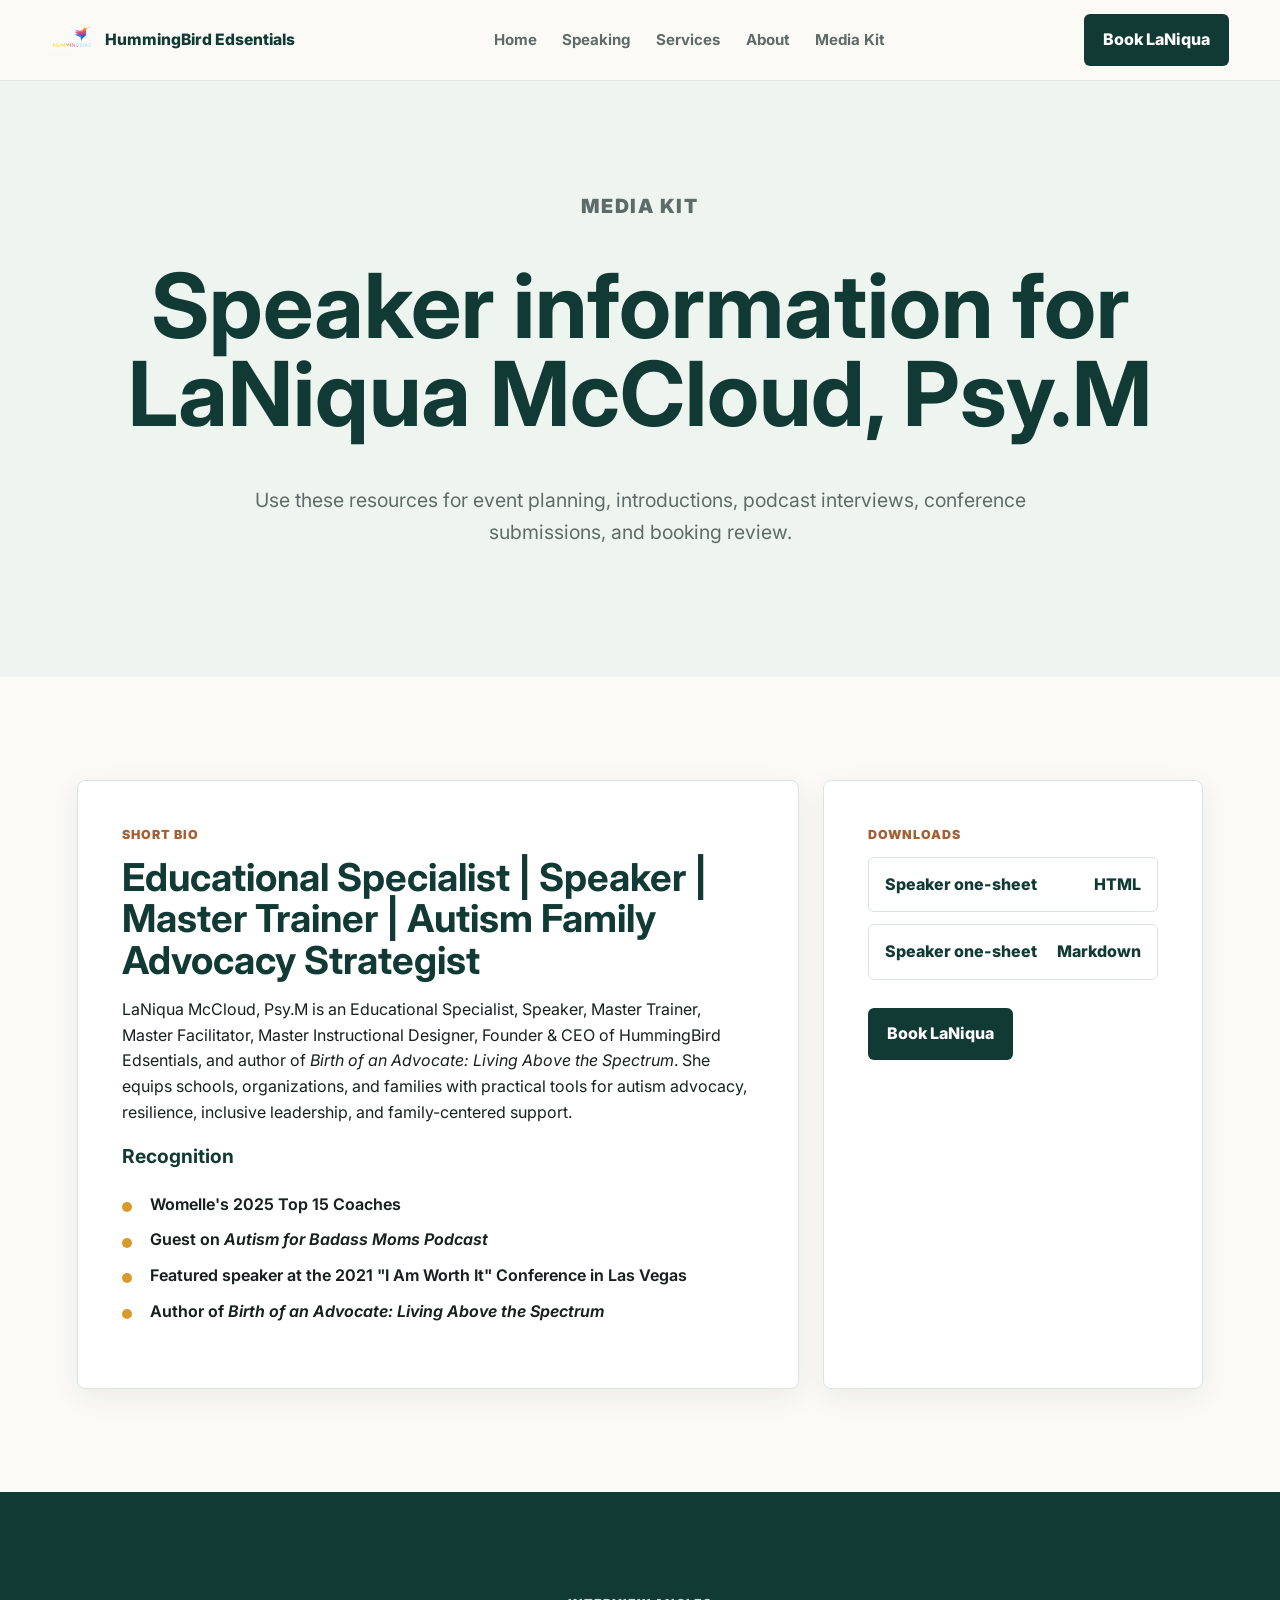
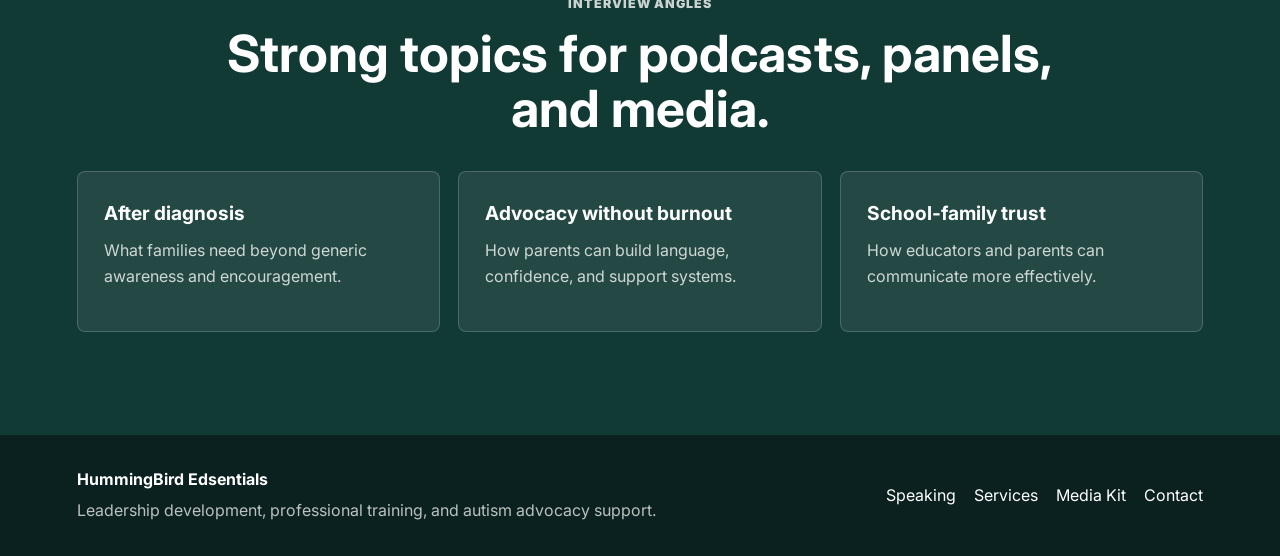
==== media-kit/index.html @ 5c4ead01 "Build booking-focused HummingBird Edsentials site" ====
<!DOCTYPE html>
<html lang="en">
<head>
  <meta charset="UTF-8" />
  <meta name="viewport" content="width=device-width, initial-scale=1.0" />
  <meta name="description" content="Media kit and speaker information for LaNiqua McCloud, Psy.M and HummingBird Edsentials." />
  <title>Media Kit | HummingBird Edsentials</title>
  <link rel="preconnect" href="https://fonts.googleapis.com" />
  <link rel="preconnect" href="https://fonts.gstatic.com" crossorigin />
  <link href="https://fonts.googleapis.com/css2?family=Inter:wght@400;500;600;700;800&display=swap" rel="stylesheet" />
  <link rel="stylesheet" href="../assets/css/style.css" />
</head>
<body>
  <header class="site-header">
    <a class="brand" href="../" aria-label="HummingBird Edsentials home">
      <img src="../assets/images/logos/logo_01.PNG" alt="HummingBird Edsentials logo" />
      <span>HummingBird Edsentials</span>
    </a>
    <nav class="site-nav" aria-label="Primary navigation">
      <a href="../">Home</a>
      <a href="../speaking/">Speaking</a>
      <a href="../services/">Services</a>
      <a href="../about.html">About</a>
      <a href="./">Media Kit</a>
    </nav>
    <a class="nav-cta" href="https://calendly.com/hummingbirdedsentials" target="_blank" rel="noopener">Book LaNiqua</a>
  </header>

  <main>
    <section class="page-hero compact">
      <p class="eyebrow">Media kit</p>
      <h1>Speaker information for LaNiqua McCloud, Psy.M</h1>
      <p>Use these resources for event planning, introductions, podcast interviews, conference submissions, and booking review.</p>
    </section>

    <section class="section media-kit-grid">
      <div class="one-sheet-card">
        <p class="eyebrow">Short bio</p>
        <h2>Educational Specialist | Speaker | Master Trainer | Autism Family Advocacy Strategist</h2>
        <p>LaNiqua McCloud, Psy.M is an Educational Specialist, Speaker, Master Trainer, Master Facilitator, Master Instructional Designer, Founder & CEO of HummingBird Edsentials, and author of <em>Birth of an Advocate: Living Above the Spectrum</em>. She equips schools, organizations, and families with practical tools for autism advocacy, resilience, inclusive leadership, and family-centered support.</p>
        <h3>Recognition</h3>
        <ul class="check-list">
          <li>Womelle's 2025 Top 15 Coaches</li>
          <li>Guest on <em>Autism for Badass Moms Podcast</em></li>
          <li>Featured speaker at the 2021 "I Am Worth It" Conference in Las Vegas</li>
          <li>Author of <em>Birth of an Advocate: Living Above the Spectrum</em></li>
        </ul>
      </div>
      <aside class="one-sheet-card">
        <p class="eyebrow">Downloads</p>
        <div class="download-list">
          <a href="../assets/downloads/laniqua-mccloud-speaker-one-sheet.html">Speaker one-sheet <span>HTML</span></a>
          <a href="../assets/downloads/laniqua-mccloud-speaker-one-sheet.md">Speaker one-sheet <span>Markdown</span></a>
        </div>
        <div class="hero-actions">
          <a class="btn btn-primary" href="https://calendly.com/hummingbirdedsentials" target="_blank" rel="noopener">Book LaNiqua</a>
        </div>
      </aside>
    </section>

    <section class="section dark-band">
      <div class="section-heading">
        <p class="eyebrow">Interview angles</p>
        <h2>Strong topics for podcasts, panels, and media.</h2>
      </div>
      <div class="topic-list">
        <article>
          <h3>After diagnosis</h3>
          <p>What families need beyond generic awareness and encouragement.</p>
        </article>
        <article>
          <h3>Advocacy without burnout</h3>
          <p>How parents can build language, confidence, and support systems.</p>
        </article>
        <article>
          <h3>School-family trust</h3>
          <p>How educators and parents can communicate more effectively.</p>
        </article>
      </div>
    </section>
  </main>

  <footer class="site-footer">
    <div>
      <strong>HummingBird Edsentials</strong>
      <p>Leadership development, professional training, and autism advocacy support.</p>
    </div>
    <div class="footer-links">
      <a href="../speaking/">Speaking</a>
      <a href="../services/">Services</a>
      <a href="./">Media Kit</a>
      <a href="https://calendly.com/hummingbirdedsentials" target="_blank" rel="noopener">Contact</a>
    </div>
  </footer>
</body>
</html>
---- assets/css/style.css ----
:root {
  --ink: #19201f;
  --muted: #5f6b68;
  --line: #dbe4df;
  --paper: #fbfaf6;
  --soft: #eef5f0;
  --white: #ffffff;
  --deep: #123a35;
  --deep-2: #0d2d29;
  --accent: #d89b2b;
  --accent-2: #a46135;
  --teal: #2d7a72;
  --shadow: 0 18px 50px rgba(22, 48, 44, 0.14);
}

* {
  box-sizing: border-box;
}

html {
  scroll-behavior: smooth;
}

body {
  margin: 0;
  background: var(--paper);
  color: var(--ink);
  font-family: "Inter", Arial, sans-serif;
  line-height: 1.6;
}

img {
  display: block;
  max-width: 100%;
}

a {
  color: inherit;
}

.site-header {
  position: sticky;
  top: 0;
  z-index: 20;
  display: flex;
  align-items: center;
  justify-content: space-between;
  gap: 24px;
  padding: 14px clamp(20px, 4vw, 56px);
  background: rgba(251, 250, 246, 0.94);
  border-bottom: 1px solid rgba(219, 228, 223, 0.9);
  backdrop-filter: blur(14px);
}

.brand {
  display: inline-flex;
  align-items: center;
  gap: 10px;
  color: var(--deep);
  font-size: 0.98rem;
  font-weight: 800;
  text-decoration: none;
  white-space: nowrap;
}

.brand img {
  width: 44px;
  height: 44px;
  object-fit: contain;
}

.site-nav {
  display: flex;
  align-items: center;
  justify-content: center;
  gap: clamp(12px, 2vw, 26px);
  color: var(--muted);
  font-size: 0.94rem;
  font-weight: 700;
}

.site-nav a,
.footer-links a,
.feature-card a,
.text-link {
  text-decoration: none;
}

.site-nav a:hover,
.footer-links a:hover,
.feature-card a:hover,
.text-link:hover {
  color: var(--teal);
}

.nav-cta,
.btn {
  display: inline-flex;
  align-items: center;
  justify-content: center;
  min-height: 44px;
  padding: 12px 18px;
  border-radius: 6px;
  border: 1px solid transparent;
  font-weight: 800;
  text-decoration: none;
  transition: transform 160ms ease, background 160ms ease, border-color 160ms ease;
}

.nav-cta,
.btn-primary {
  background: var(--deep);
  color: var(--white);
}

.nav-cta:hover,
.btn-primary:hover {
  background: var(--deep-2);
  transform: translateY(-1px);
}

.btn-secondary {
  background: var(--white);
  border-color: var(--line);
  color: var(--deep);
}

.btn-secondary:hover {
  border-color: var(--teal);
  transform: translateY(-1px);
}

.hero {
  display: grid;
  grid-template-columns: minmax(0, 1.05fr) minmax(320px, 0.95fr);
  gap: clamp(28px, 5vw, 72px);
  align-items: center;
  min-height: calc(100vh - 76px);
  padding: clamp(44px, 7vw, 96px) clamp(20px, 6vw, 96px) clamp(28px, 4vw, 56px);
  background:
    linear-gradient(120deg, rgba(238, 245, 240, 0.96), rgba(251, 250, 246, 0.78)),
    var(--soft);
}

.hero-copy {
  max-width: 760px;
}

.eyebrow {
  margin: 0 0 12px;
  color: var(--accent-2);
  font-size: 0.78rem;
  font-weight: 900;
  letter-spacing: 0.08em;
  text-transform: uppercase;
}

h1,
h2,
h3,
p {
  margin-top: 0;
}

h1 {
  margin-bottom: 20px;
  color: var(--deep);
  font-size: clamp(2.55rem, 7vw, 5.8rem);
  line-height: 0.98;
  letter-spacing: 0;
}

h2 {
  margin-bottom: 16px;
  color: var(--deep);
  font-size: clamp(1.85rem, 4vw, 3.4rem);
  line-height: 1.08;
  letter-spacing: 0;
}

h3 {
  margin-bottom: 10px;
  color: var(--deep);
  font-size: 1.2rem;
  letter-spacing: 0;
}

.lede,
.page-hero p,
.intro-grid p,
.content-panel p,
.resource-band p,
.final-cta p {
  color: var(--muted);
  font-size: clamp(1.02rem, 2vw, 1.22rem);
}

.hero-actions {
  display: flex;
  flex-wrap: wrap;
  gap: 12px;
  margin-top: 28px;
}

.hero-media {
  align-self: stretch;
  min-height: 520px;
  overflow: hidden;
  border-radius: 8px;
  box-shadow: var(--shadow);
}

.hero-media img {
  width: 100%;
  height: 100%;
  object-fit: cover;
  object-position: center 18%;
}

.cred-strip {
  display: flex;
  flex-wrap: wrap;
  justify-content: center;
  gap: 10px;
  padding: 18px 20px;
  background: var(--deep);
  color: var(--white);
}

.cred-strip span {
  padding: 7px 12px;
  border: 1px solid rgba(255, 255, 255, 0.25);
  border-radius: 999px;
  font-size: 0.88rem;
  font-weight: 700;
}

.section {
  padding: clamp(56px, 8vw, 104px) clamp(20px, 6vw, 96px);
}

.section-heading {
  max-width: 850px;
  margin: 0 auto 34px;
  text-align: center;
}

.intro-grid {
  display: grid;
  grid-template-columns: minmax(0, 0.9fr) minmax(0, 1.1fr);
  gap: clamp(28px, 5vw, 64px);
  align-items: start;
}

.card-grid {
  display: grid;
  gap: 18px;
}

.card-grid.three {
  grid-template-columns: repeat(3, minmax(0, 1fr));
}

.feature-card,
.price-card,
.service-row,
.one-sheet-card {
  background: var(--white);
  border: 1px solid var(--line);
  border-radius: 8px;
  box-shadow: 0 8px 28px rgba(22, 48, 44, 0.07);
}

.feature-card {
  padding: 26px;
}

.feature-card p,
.price-card p,
.service-row p,
.topic-list p,
.copy-stack p {
  color: var(--muted);
}

.feature-card a,
.text-link {
  color: var(--teal);
  font-weight: 800;
}

.split-section,
.page-hero.about-hero {
  display: grid;
  grid-template-columns: minmax(280px, 0.78fr) minmax(0, 1fr);
  gap: clamp(28px, 5vw, 72px);
  align-items: center;
}

.image-panel {
  overflow: hidden;
  border-radius: 8px;
  box-shadow: var(--shadow);
}

.image-panel img {
  width: 100%;
  max-height: 680px;
  object-fit: cover;
  object-position: center 16%;
}

.content-panel {
  max-width: 760px;
}

.check-list {
  display: grid;
  gap: 10px;
  margin: 20px 0;
  padding: 0;
  list-style: none;
}

.check-list li {
  position: relative;
  padding-left: 28px;
  color: var(--ink);
  font-weight: 650;
}

.check-list li::before {
  content: "";
  position: absolute;
  left: 0;
  top: 0.65em;
  width: 10px;
  height: 10px;
  border-radius: 50%;
  background: var(--accent);
}

.dark-band {
  background: var(--deep);
  color: var(--white);
}

.dark-band h2,
.dark-band h3,
.dark-band .eyebrow {
  color: var(--white);
}

.dark-band .eyebrow {
  opacity: 0.78;
}

.topic-list {
  display: grid;
  grid-template-columns: repeat(3, minmax(0, 1fr));
  gap: 18px;
}

.topic-list article,
.feature-card.dark {
  padding: 26px;
  border: 1px solid rgba(255, 255, 255, 0.18);
  border-radius: 8px;
  background: rgba(255, 255, 255, 0.08);
}

.topic-list p,
.feature-card.dark p {
  color: rgba(255, 255, 255, 0.78);
}

.pricing-grid {
  display: grid;
  grid-template-columns: repeat(4, minmax(0, 1fr));
  gap: 18px;
}

.price-card {
  padding: 24px;
}

.price-card span,
.service-price span {
  color: var(--accent-2);
  font-size: 0.78rem;
  font-weight: 900;
  text-transform: uppercase;
}

.center-actions {
  display: flex;
  justify-content: center;
  margin-top: 28px;
}

.resource-band {
  display: grid;
  grid-template-columns: minmax(0, 1fr) auto;
  gap: 28px;
  align-items: center;
  background: var(--soft);
}

.resource-actions {
  display: flex;
  gap: 12px;
  flex-wrap: wrap;
  justify-content: flex-end;
}

.testimonial-section {
  max-width: 1020px;
  margin: 0 auto;
  text-align: center;
}

blockquote {
  margin: 0;
  color: var(--deep);
  font-size: clamp(1.6rem, 4vw, 3rem);
  font-weight: 800;
  line-height: 1.14;
}

.testimonial-section p {
  margin-top: 18px;
  color: var(--muted);
  font-weight: 800;
}

.final-cta {
  max-width: 980px;
  margin: 0 auto;
  text-align: center;
}

.final-cta .hero-actions {
  justify-content: center;
}

.site-footer {
  display: flex;
  justify-content: space-between;
  gap: 24px;
  padding: 32px clamp(20px, 6vw, 96px);
  background: #0b211f;
  color: var(--white);
}

.site-footer p {
  margin: 6px 0 0;
  color: rgba(255, 255, 255, 0.72);
}

.footer-links {
  display: flex;
  flex-wrap: wrap;
  gap: 18px;
  align-items: center;
}

.page-hero {
  display: grid;
  gap: 28px;
  align-items: center;
  padding: clamp(56px, 9vw, 110px) clamp(20px, 6vw, 96px);
  background: var(--soft);
}

.page-hero.compact {
  max-width: none;
  text-align: center;
}

.page-hero.compact p {
  max-width: 880px;
  margin-left: auto;
  margin-right: auto;
}

.page-hero.about-hero img {
  width: 100%;
  max-height: 560px;
  object-fit: cover;
  object-position: center 18%;
  border-radius: 8px;
  box-shadow: var(--shadow);
}

.service-list {
  display: grid;
  gap: 24px;
}

.service-row {
  display: grid;
  grid-template-columns: minmax(0, 1fr) 280px;
  gap: 28px;
  align-items: center;
  padding: clamp(24px, 4vw, 40px);
}

.service-price {
  display: grid;
  gap: 12px;
  align-content: center;
  padding: 22px;
  background: var(--soft);
  border-radius: 8px;
}

.service-price strong {
  color: var(--deep);
  font-size: 2rem;
  line-height: 1;
}

.service-price small {
  color: var(--muted);
  font-weight: 700;
}

.copy-stack {
  display: grid;
  gap: 12px;
}

.media-kit-grid {
  display: grid;
  grid-template-columns: minmax(0, 1fr) minmax(280px, 380px);
  gap: 24px;
}

.one-sheet-card {
  padding: clamp(24px, 4vw, 44px);
}

.one-sheet-card h2 {
  font-size: clamp(1.6rem, 3vw, 2.4rem);
}

.download-list {
  display: grid;
  gap: 12px;
}

.download-list a {
  display: flex;
  justify-content: space-between;
  gap: 16px;
  padding: 14px 16px;
  border: 1px solid var(--line);
  border-radius: 6px;
  background: var(--white);
  color: var(--deep);
  font-weight: 800;
  text-decoration: none;
}

.download-list a:hover {
  border-color: var(--teal);
}

@media (max-width: 1040px) {
  .site-header {
    align-items: flex-start;
    flex-wrap: wrap;
  }

  .site-nav {
    order: 3;
    width: 100%;
    justify-content: flex-start;
    overflow-x: auto;
    padding-bottom: 2px;
  }

  .hero,
  .intro-grid,
  .split-section,
  .page-hero.about-hero,
  .resource-band,
  .media-kit-grid {
    grid-template-columns: 1fr;
  }

  .hero {
    min-height: auto;
  }

  .hero-media {
    min-height: 420px;
  }

  .pricing-grid {
    grid-template-columns: repeat(2, minmax(0, 1fr));
  }

  .resource-actions {
    justify-content: flex-start;
  }
}

@media (max-width: 760px) {
  .brand span {
    white-space: normal;
  }

  .nav-cta {
    width: 100%;
  }

  .hero-actions,
  .resource-actions {
    flex-direction: column;
  }

  .btn {
    width: 100%;
  }

  .card-grid.three,
  .topic-list,
  .pricing-grid {
    grid-template-columns: 1fr;
  }

  .service-row {
    grid-template-columns: 1fr;
  }

  .site-footer {
    flex-direction: column;
  }

  .hero-media {
    min-height: 340px;
  }
}

@media print {
  .site-header,
  .site-footer,
  .nav-cta,
  .final-cta {
    display: none;
  }

  body {
    background: white;
  }

  .section,
  .page-hero {
    padding: 24px;
  }
}
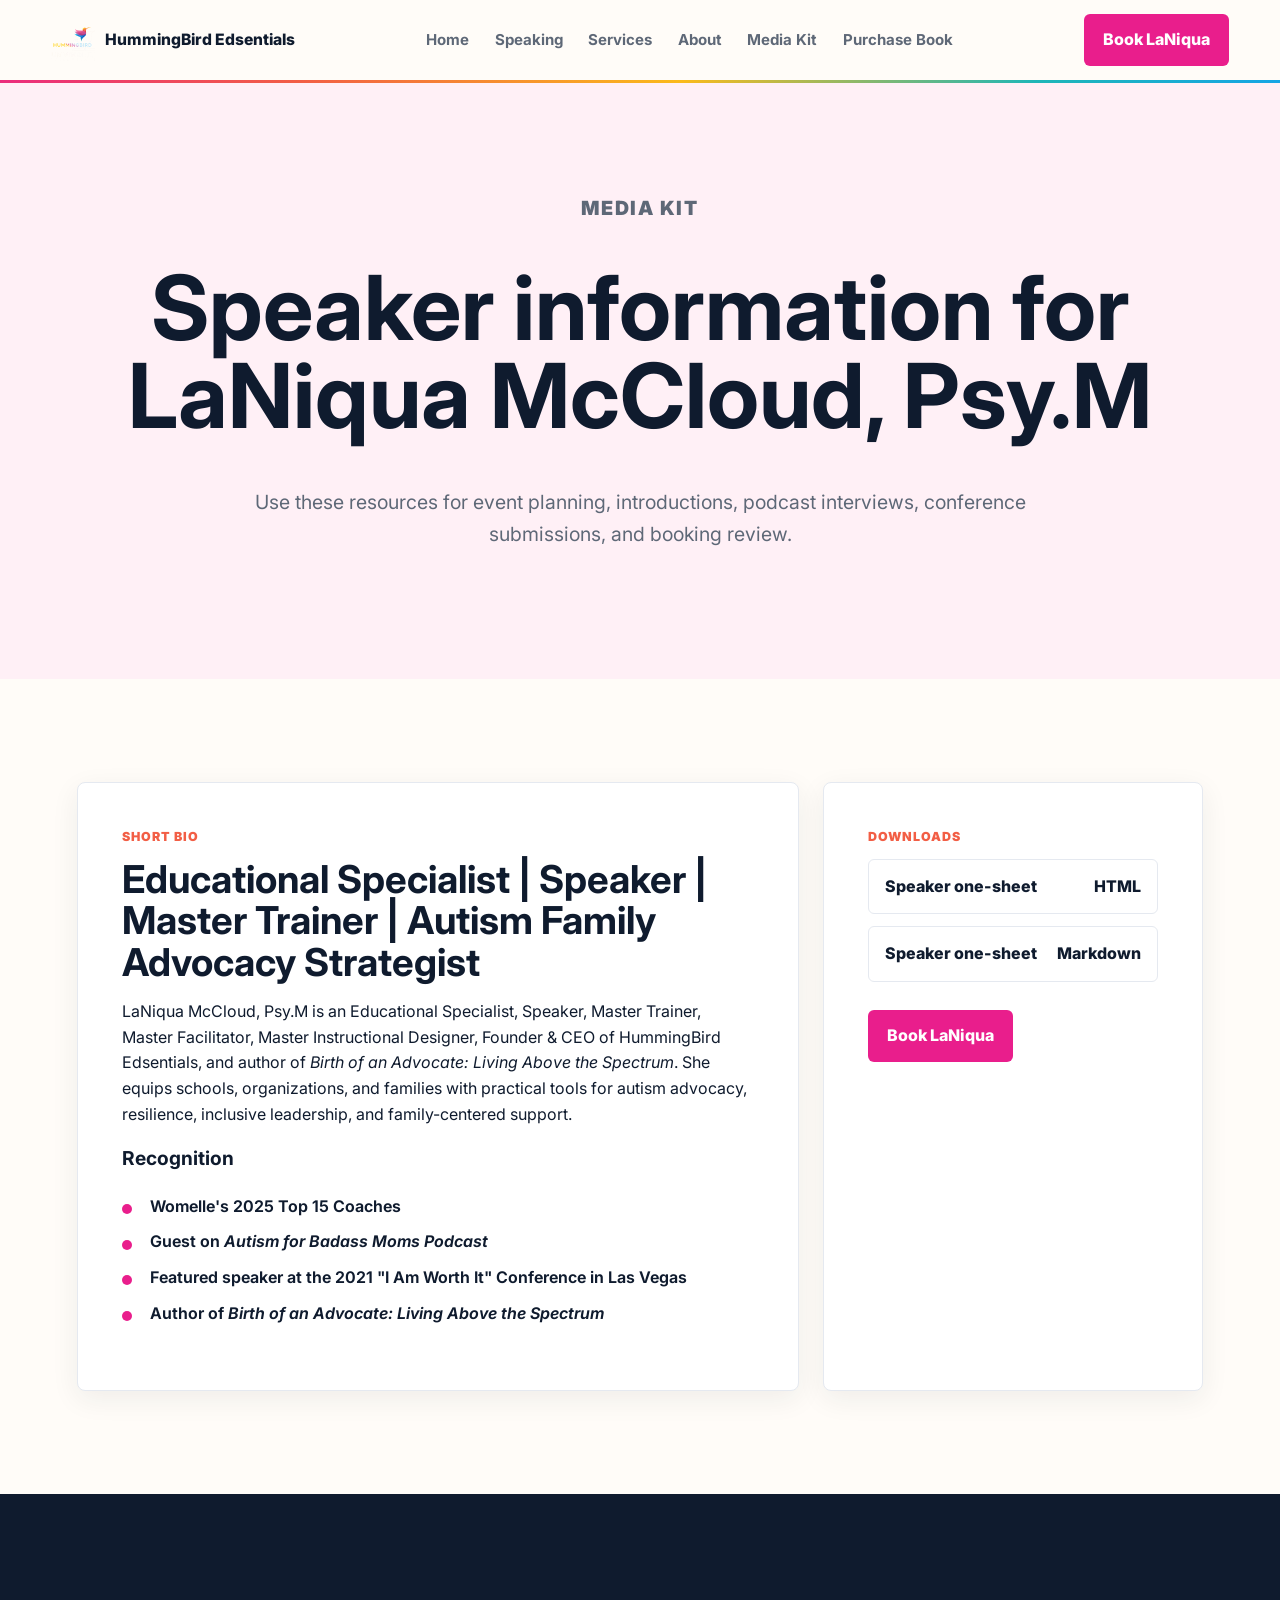
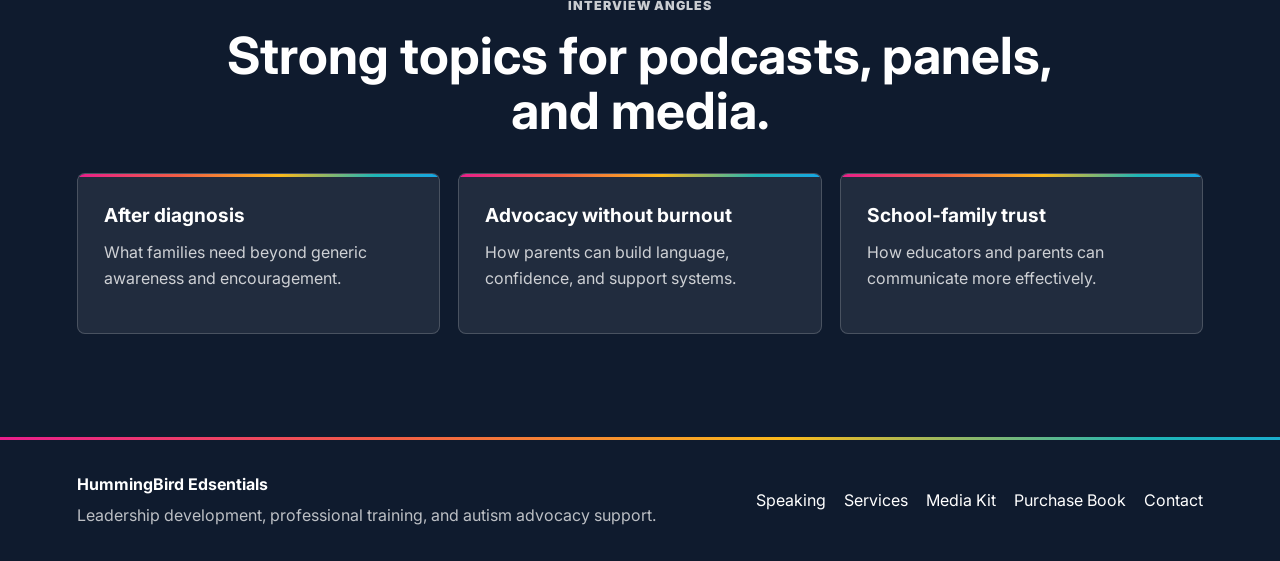
==== commit 66a7caf4: "Add Purchase Book nav link, remove home-page resource band - Add a "Purchase Book" link (-> Amazon) " ====
--- a/media-kit/index.html
+++ b/media-kit/index.html
@@ -22,6 +22,7 @@
       <a href="../services/">Services</a>
       <a href="../about.html">About</a>
       <a href="./">Media Kit</a>
+      <a href="https://www.amazon.com/dp/B0D9DZ9Z6B" target="_blank" rel="noopener">Purchase Book</a>
     </nav>
     <a class="nav-cta" href="https://calendly.com/hummingbirdedsentials" target="_blank" rel="noopener">Book LaNiqua</a>
   </header>
@@ -89,6 +90,7 @@
       <a href="../speaking/">Speaking</a>
       <a href="../services/">Services</a>
       <a href="./">Media Kit</a>
+      <a href="https://www.amazon.com/dp/B0D9DZ9Z6B" target="_blank" rel="noopener">Purchase Book</a>
       <a href="https://calendly.com/hummingbirdedsentials" target="_blank" rel="noopener">Contact</a>
     </div>
   </footer>
--- a/assets/css/style.css
+++ b/assets/css/style.css
@@ -1,16 +1,20 @@
 :root {
-  --ink: #19201f;
-  --muted: #5f6b68;
-  --line: #dbe4df;
-  --paper: #fbfaf6;
-  --soft: #eef5f0;
+  /* Palette pulled from the HummingBird logo: navy wordmark + magenta/coral/yellow/teal/cyan gradient. */
+  --ink: #0f1b2e;
+  --muted: #5e6877;
+  --line: #e5e9f0;
+  --paper: #fffcf8;
+  --soft: #fff0f6;
   --white: #ffffff;
-  --deep: #123a35;
-  --deep-2: #0d2d29;
-  --accent: #d89b2b;
-  --accent-2: #a46135;
-  --teal: #2d7a72;
-  --shadow: 0 18px 50px rgba(22, 48, 44, 0.14);
+  --deep: #0f1b2e;
+  --deep-2: #1a2840;
+  --accent: #e91e8c;
+  --accent-2: #f25e45;
+  --teal: #1fb6b7;
+  --cyan: #16a5e5;
+  --yellow: #fbba1b;
+  --shadow: 0 18px 50px rgba(15, 27, 46, 0.16);
+  --logo-gradient: linear-gradient(135deg, #e91e8c 0%, #f25e45 28%, #fbba1b 56%, #1fb6b7 82%, #16a5e5 100%);
 }
 
 * {
@@ -47,8 +51,9 @@
   justify-content: space-between;
   gap: 24px;
   padding: 14px clamp(20px, 4vw, 56px);
-  background: rgba(251, 250, 246, 0.94);
-  border-bottom: 1px solid rgba(219, 228, 223, 0.9);
+  background: rgba(255, 252, 248, 0.94);
+  border-bottom: 3px solid transparent;
+  border-image: var(--logo-gradient) 1;
   backdrop-filter: blur(14px);
 }
 
@@ -109,13 +114,13 @@
 
 .nav-cta,
 .btn-primary {
-  background: var(--deep);
+  background: var(--accent);
   color: var(--white);
 }
 
 .nav-cta:hover,
 .btn-primary:hover {
-  background: var(--deep-2);
+  background: var(--accent-2);
   transform: translateY(-1px);
 }
 
@@ -126,7 +131,8 @@
 }
 
 .btn-secondary:hover {
-  border-color: var(--teal);
+  border-color: var(--accent);
+  color: var(--accent);
   transform: translateY(-1px);
 }
 
@@ -138,8 +144,13 @@
   min-height: calc(100vh - 76px);
   padding: clamp(44px, 7vw, 96px) clamp(20px, 6vw, 96px) clamp(28px, 4vw, 56px);
   background:
-    linear-gradient(120deg, rgba(238, 245, 240, 0.96), rgba(251, 250, 246, 0.78)),
-    var(--soft);
+    linear-gradient(135deg,
+      rgba(233, 30, 140, 0.07) 0%,
+      rgba(242, 94, 69, 0.05) 28%,
+      rgba(251, 186, 27, 0.05) 56%,
+      rgba(31, 182, 183, 0.06) 82%,
+      rgba(22, 165, 229, 0.08) 100%),
+    var(--paper);
 }
 
 .hero-copy {
@@ -363,10 +374,23 @@
 
 .topic-list article,
 .feature-card.dark {
+  position: relative;
   padding: 26px;
   border: 1px solid rgba(255, 255, 255, 0.18);
   border-radius: 8px;
   background: rgba(255, 255, 255, 0.08);
+  overflow: hidden;
+}
+
+.topic-list article::before,
+.feature-card.dark::before {
+  content: "";
+  position: absolute;
+  top: 0;
+  left: 0;
+  right: 0;
+  height: 3px;
+  background: var(--logo-gradient);
 }
 
 .topic-list p,
@@ -448,8 +472,10 @@
   justify-content: space-between;
   gap: 24px;
   padding: 32px clamp(20px, 6vw, 96px);
-  background: #0b211f;
+  background: var(--ink);
   color: var(--white);
+  border-top: 3px solid transparent;
+  border-image: var(--logo-gradient) 1;
 }
 
 .site-footer p {
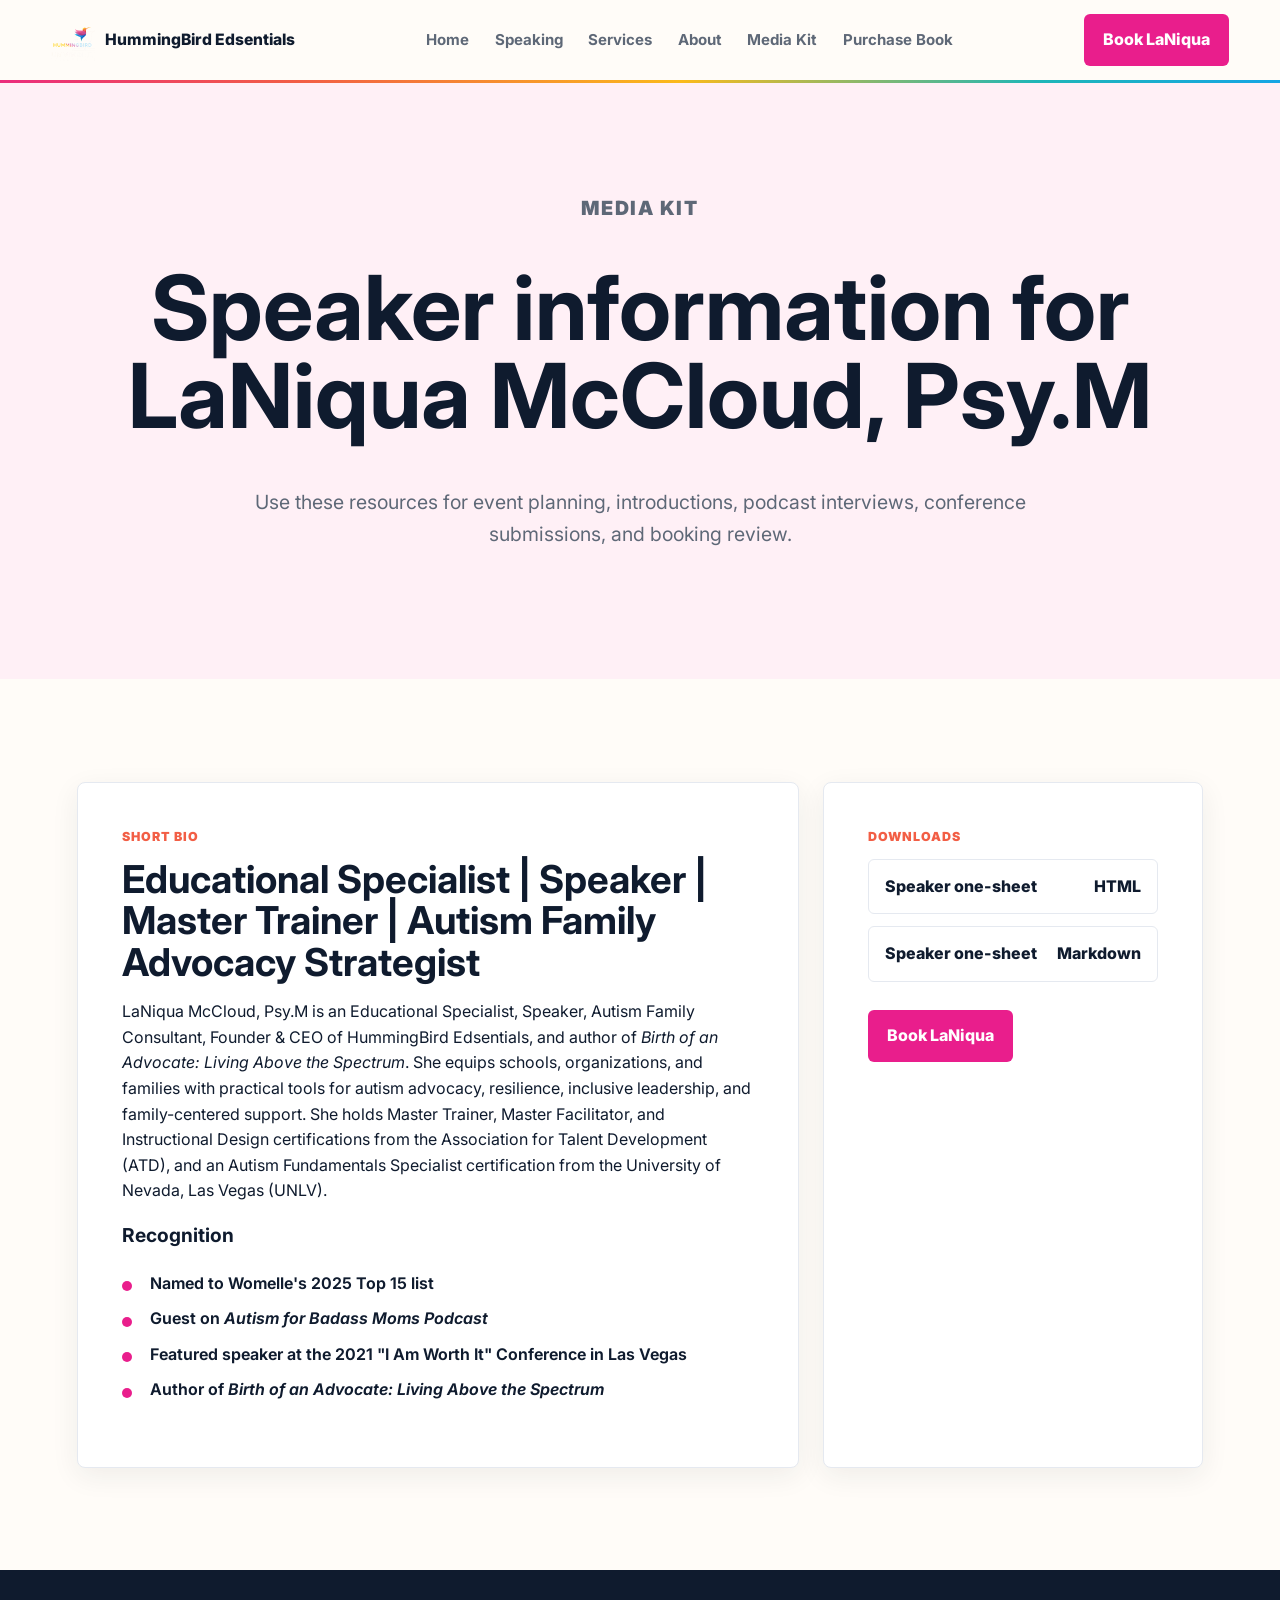
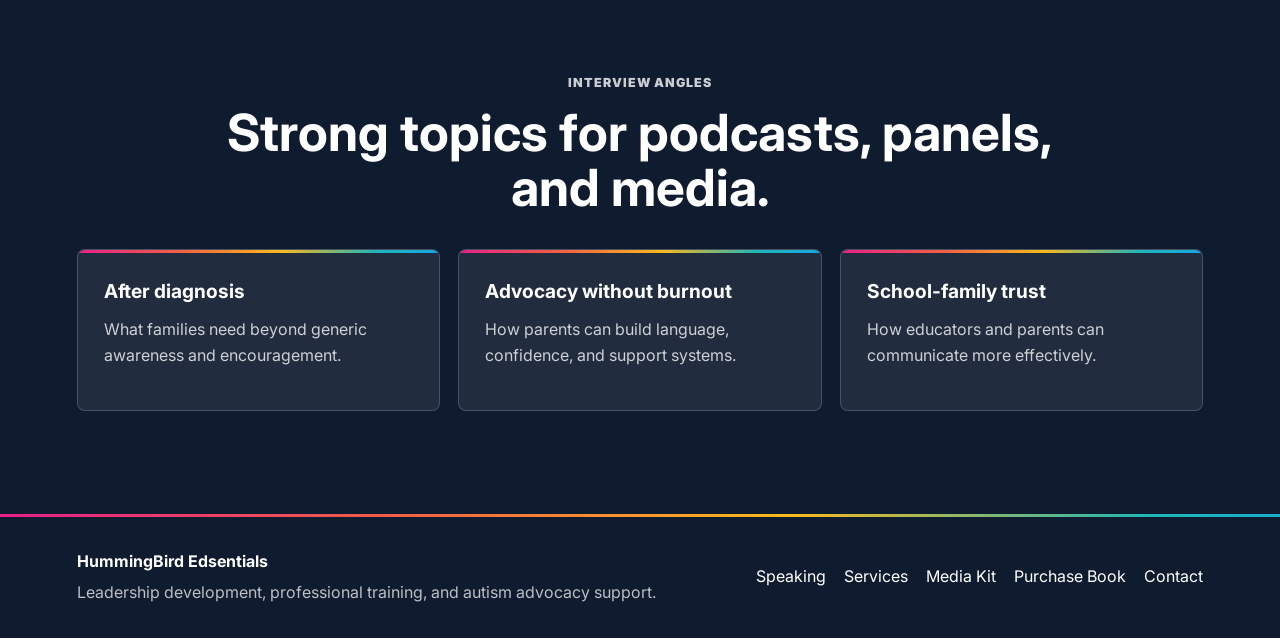
==== commit e85ef940: "Replace coaching with consulting; add ATD and UNLV certifications LaNiqua is not yet a certified coa" ====
--- a/media-kit/index.html
+++ b/media-kit/index.html
@@ -38,10 +38,10 @@
       <div class="one-sheet-card">
         <p class="eyebrow">Short bio</p>
         <h2>Educational Specialist | Speaker | Master Trainer | Autism Family Advocacy Strategist</h2>
-        <p>LaNiqua McCloud, Psy.M is an Educational Specialist, Speaker, Master Trainer, Master Facilitator, Master Instructional Designer, Founder & CEO of HummingBird Edsentials, and author of <em>Birth of an Advocate: Living Above the Spectrum</em>. She equips schools, organizations, and families with practical tools for autism advocacy, resilience, inclusive leadership, and family-centered support.</p>
+        <p>LaNiqua McCloud, Psy.M is an Educational Specialist, Speaker, Autism Family Consultant, Founder & CEO of HummingBird Edsentials, and author of <em>Birth of an Advocate: Living Above the Spectrum</em>. She equips schools, organizations, and families with practical tools for autism advocacy, resilience, inclusive leadership, and family-centered support. She holds Master Trainer, Master Facilitator, and Instructional Design certifications from the Association for Talent Development (ATD), and an Autism Fundamentals Specialist certification from the University of Nevada, Las Vegas (UNLV).</p>
         <h3>Recognition</h3>
         <ul class="check-list">
-          <li>Womelle's 2025 Top 15 Coaches</li>
+          <li>Named to Womelle's 2025 Top 15 list</li>
           <li>Guest on <em>Autism for Badass Moms Podcast</em></li>
           <li>Featured speaker at the 2021 "I Am Worth It" Conference in Las Vegas</li>
           <li>Author of <em>Birth of an Advocate: Living Above the Spectrum</em></li>
--- a/assets/css/style.css
+++ b/assets/css/style.css
@@ -85,17 +85,27 @@
 }
 
 .site-nav a,
-.footer-links a,
+.footer-links a {
+  text-decoration: none;
+}
+
+.site-nav a:hover,
+.footer-links a:hover {
+  color: var(--teal);
+}
+
+/* In-content text links: underlined so users see they're interactive. */
 .feature-card a,
 .text-link {
-  text-decoration: none;
-}
-
-.site-nav a:hover,
-.footer-links a:hover,
+  text-decoration: underline;
+  text-decoration-thickness: 2px;
+  text-underline-offset: 4px;
+}
+
 .feature-card a:hover,
 .text-link:hover {
-  color: var(--teal);
+  text-decoration-thickness: 3px;
+  color: var(--accent);
 }
 
 .nav-cta,
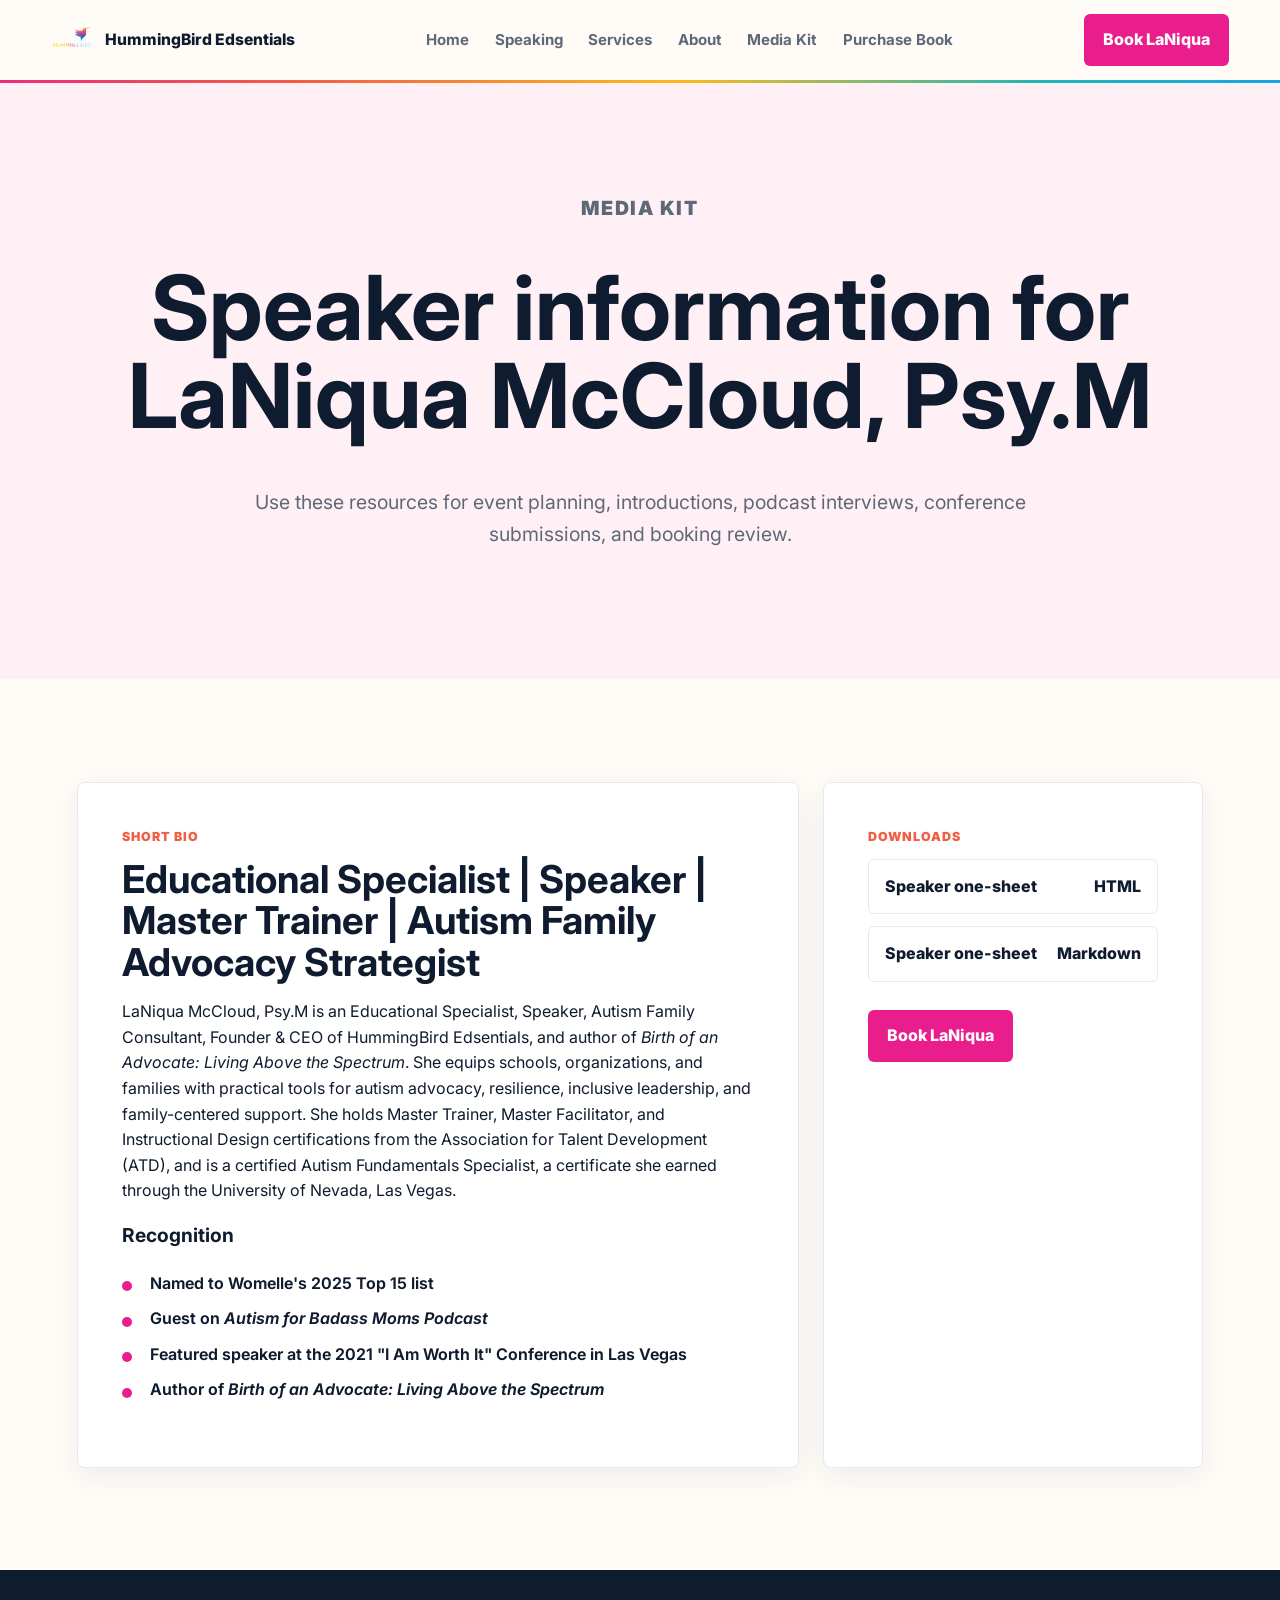
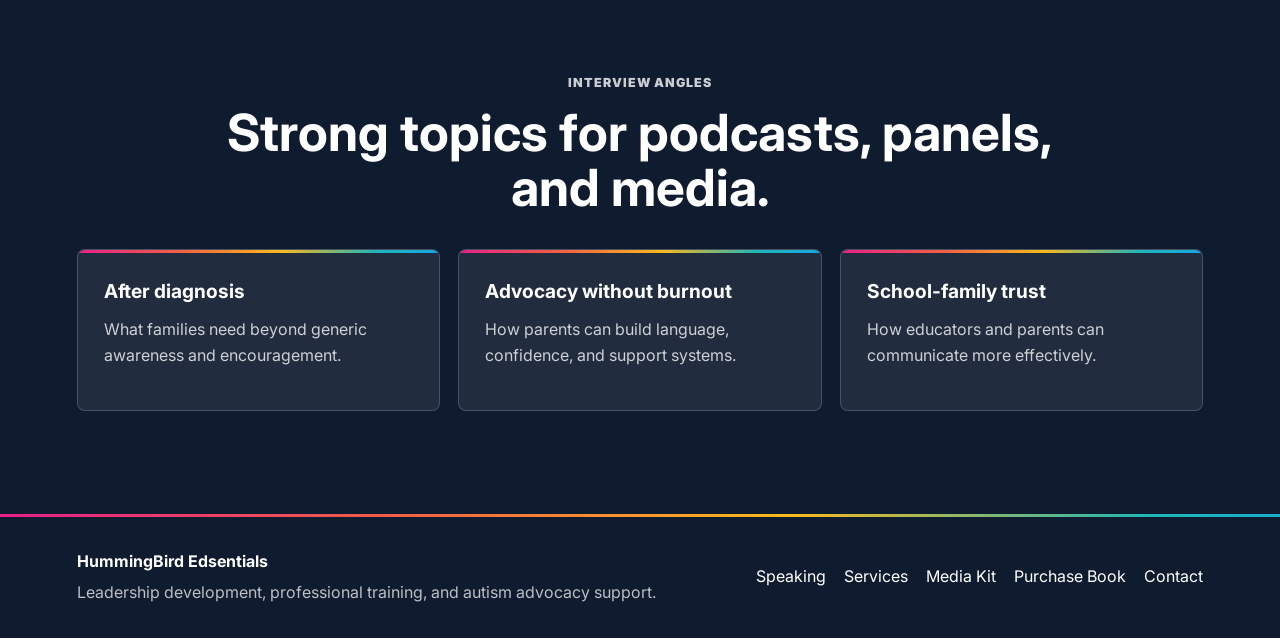
==== commit 35ac7ca2: "Show Autism Fundamentals Specialist as a credential, not a UNLV title UNLV is where the certificate " ====
--- a/media-kit/index.html
+++ b/media-kit/index.html
@@ -38,7 +38,7 @@
       <div class="one-sheet-card">
         <p class="eyebrow">Short bio</p>
         <h2>Educational Specialist | Speaker | Master Trainer | Autism Family Advocacy Strategist</h2>
-        <p>LaNiqua McCloud, Psy.M is an Educational Specialist, Speaker, Autism Family Consultant, Founder & CEO of HummingBird Edsentials, and author of <em>Birth of an Advocate: Living Above the Spectrum</em>. She equips schools, organizations, and families with practical tools for autism advocacy, resilience, inclusive leadership, and family-centered support. She holds Master Trainer, Master Facilitator, and Instructional Design certifications from the Association for Talent Development (ATD), and an Autism Fundamentals Specialist certification from the University of Nevada, Las Vegas (UNLV).</p>
+        <p>LaNiqua McCloud, Psy.M is an Educational Specialist, Speaker, Autism Family Consultant, Founder & CEO of HummingBird Edsentials, and author of <em>Birth of an Advocate: Living Above the Spectrum</em>. She equips schools, organizations, and families with practical tools for autism advocacy, resilience, inclusive leadership, and family-centered support. She holds Master Trainer, Master Facilitator, and Instructional Design certifications from the Association for Talent Development (ATD), and is a certified Autism Fundamentals Specialist, a certificate she earned through the University of Nevada, Las Vegas.</p>
         <h3>Recognition</h3>
         <ul class="check-list">
           <li>Named to Womelle's 2025 Top 15 list</li>
